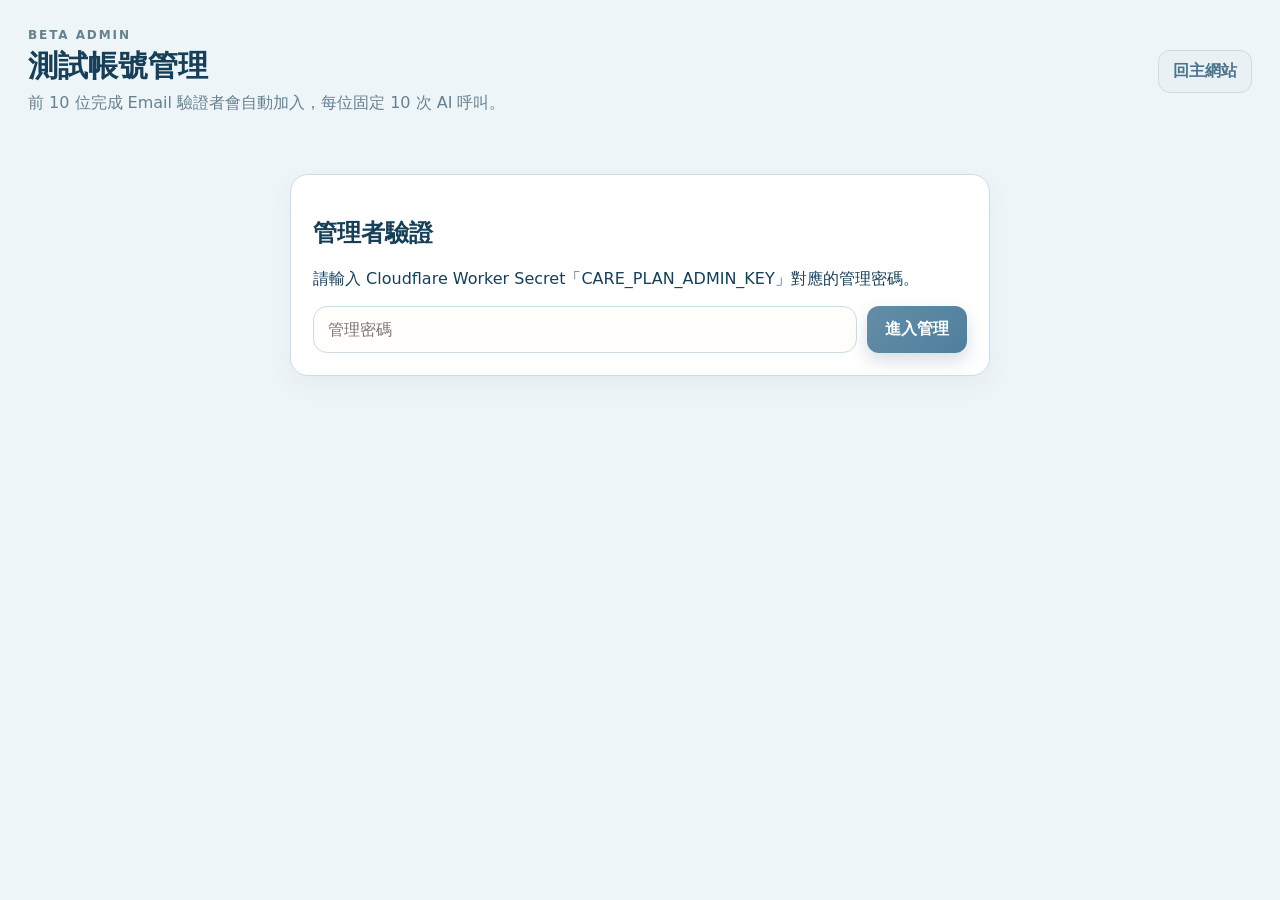
==== admin.html @ 086c619a "Add files via upload" ====
<!doctype html>
<html lang="zh-Hant">
<head>
<meta charset="utf-8"/>
<meta name="viewport" content="width=device-width,initial-scale=1"/>
<meta name="robots" content="noindex,nofollow"/>
<title>個管照顧計畫｜封閉測試管理</title>
<link rel="icon" href="icon.png" type="image/png"/>
<link rel="stylesheet" href="styles.css?v=9.1"/>
<link rel="stylesheet" href="admin.css?v=9.1"/>
</head>
<body class="admin-body">
<div class="admin-shell">
<header class="admin-header"><div><p class="eyebrow">BETA ADMIN</p><h1>測試帳號管理</h1><p>前 10 位完成 Email 驗證者會自動加入，每位固定 10 次 AI 呼叫。</p></div><a class="ghost-button admin-home" href="index.html">回主網站</a></header>
<section class="admin-card admin-login" id="adminLogin"><h2>管理者驗證</h2><p>請輸入 Cloudflare Worker Secret「CARE_PLAN_ADMIN_KEY」對應的管理密碼。</p><div class="admin-login-row"><input class="input-control" id="adminKey" type="password" autocomplete="current-password" placeholder="管理密碼"/><button class="primary-button" id="adminLoginBtn">進入管理</button></div><div class="auth-error hidden" id="adminLoginError"></div></section>
<div class="hidden" id="adminPanel">
<section class="admin-stats" id="adminStats"></section>
<section class="admin-card beta-note"><div class="admin-section-head"><div><p class="step">SELF SERVICE</p><h2>自助測試模式</h2></div><span class="fixed-quota">10 人上限</span></div><p>不需要手動新增測試者。使用者在首頁輸入 Email 並完成驗證後，系統會自動建立帳號；達 10 位後，新 Email 將無法加入。刪除一位帳號後會釋出 1 個名額。</p></section>
<section class="admin-card"><div class="admin-section-head"><div><p class="step">TESTERS</p><h2>測試帳號</h2></div><button class="secondary-button small" id="refreshAdminBtn">重新整理</button></div><div class="admin-table-wrap"><table class="admin-table"><thead><tr><th>測試者</th><th>使用量</th><th>註冊時間</th><th>狀態</th><th>最後使用</th><th>操作</th></tr></thead><tbody id="testerRows"></tbody></table></div></section>
</div>
<div class="toast hidden" id="toast" role="status"></div>
</div>
<script src="config.js?v=9.1"></script>
<script src="admin.js?v=9.1"></script>
</body></html>
---- styles.css ----
:root{--bg:#eaf2f5;--card:#f8fbfc;--input:#fffefa;--text:#29485c;--muted:#738893;--accent:#648da7;--accent-dark:#4d748d;--accent-soft:#dce9ef;--border:#ccdce3;--danger:#b45555;--warn:#b9873d;--shadow:0 12px 30px rgba(56,88,108,.10)}*{box-sizing:border-box}html{scroll-behavior:smooth}body{margin:0;font-family:"Microsoft JhengHei UI","Noto Sans TC",system-ui,sans-serif;background:linear-gradient(180deg,#e7f0f4 0,#f5f9fa 45%,#edf4f6 100%);color:var(--text)}button,input,select,textarea{font:inherit}button{cursor:pointer}.app-shell{max-width:1040px;margin:auto;min-height:100vh}.topbar{padding:30px 22px 18px;display:flex;justify-content:space-between;gap:18px;align-items:flex-start}.topbar h1{margin:4px 0 7px;font-size:clamp(27px,4vw,39px)}.subtitle,.helper{color:var(--muted);margin:0}.eyebrow,.step{margin:0;color:var(--accent);font-weight:900;font-size:12px;letter-spacing:.16em}.top-actions,.output-actions{display:flex;gap:8px;flex-wrap:wrap}main{padding:0 18px 42px}.card,.generate-card{background:rgba(249,252,253,.97);border:1px solid var(--border);box-shadow:var(--shadow);border-radius:22px;margin:14px 0}.card{padding:20px}.mode-banner{display:flex;gap:9px;align-items:center;padding:12px 15px;border-radius:15px;margin:2px 0 14px;border:1px solid #d8c69d;background:#fff8e8;color:#785f29}.mode-banner.live{border-color:#a8d4ba;background:#edf9f1;color:#3f7654}.section-heading{display:flex;justify-content:space-between;gap:12px;align-items:center;margin-bottom:16px}.section-heading h2,.generate-card h2{margin:4px 0 0}.two-col{display:grid;grid-template-columns:1fr 1fr;gap:14px}.field-label{display:block;font-weight:800;margin:0 0 7px}.input-control,.source-textarea,.output-textarea{width:100%;border:1px solid var(--border);border-radius:14px;background:var(--input);color:var(--text);padding:13px 14px;outline:none;transition:.18s}.input-control:focus,.source-textarea:focus,.output-textarea:focus{border-color:var(--accent);box-shadow:0 0 0 4px rgba(100,141,167,.12)}.inline-check{display:flex;gap:9px;align-items:center;flex-wrap:wrap}.inline-check input[type=checkbox]{width:20px;height:20px;accent-color:var(--accent)}.foreign-row{margin-top:16px;padding:14px;background:#f1f6f8;border-radius:14px}.inline-number{width:150px;border:1px solid var(--border);border-radius:11px;padding:8px 10px;background:white}.summary-grid{display:grid;grid-template-columns:1fr 1fr;gap:12px;margin-top:16px}.summary-box{padding:15px;background:var(--accent-soft);border-radius:16px}.summary-box span,.summary-box small{display:block;color:var(--muted)}.summary-box strong{display:block;font-size:27px;margin:4px 0}.count-badge,.required-badge{padding:6px 10px;border-radius:999px;background:var(--accent-soft);color:var(--accent-dark);font-weight:900;font-size:13px}.required-badge{background:#fff0f0;color:var(--danger);vertical-align:middle}.quick-filter{display:flex;gap:8px;flex-wrap:wrap;margin:13px 0}.filter-chip,.ghost-button,.secondary-button,.primary-button,.text-button{border:0;border-radius:12px;padding:10px 14px;font-weight:800}.filter-chip{background:#edf3f5;color:var(--text)}.filter-chip.active{background:var(--accent);color:white}.ghost-button,.secondary-button{background:#e9f1f4;color:var(--accent-dark);border:1px solid var(--border)}.text-button{background:transparent;color:var(--accent-dark)}.primary-button{background:linear-gradient(135deg,var(--accent),#4f7f9d);color:#fff;box-shadow:0 8px 18px rgba(78,116,141,.24);padding:13px 18px}.primary-button:disabled{opacity:.55;cursor:wait}.secondary-button.small{padding:8px 11px;font-size:13px}.service-list{display:grid;grid-template-columns:repeat(2,minmax(0,1fr));gap:10px}.service-card{border:1px solid var(--border);border-radius:16px;background:#fff;overflow:hidden}.service-card.selected{border-color:var(--accent);box-shadow:0 0 0 3px rgba(100,141,167,.10)}.service-main{width:100%;border:0;background:transparent;display:grid;grid-template-columns:auto 1fr auto;gap:10px;align-items:center;text-align:left;padding:14px}.service-code{min-width:64px;font-weight:900;color:var(--accent-dark);padding:7px 8px;text-align:center;background:#eef4f6;border-radius:10px}.service-name{font-weight:900}.service-price{color:var(--muted);font-size:13px;margin-top:3px}.add-mark{font-size:23px;color:var(--accent);font-weight:900}.service-editor{border-top:1px solid #edf2f4;padding:12px 14px;background:#fbfdfe}.weekly-row{display:grid;grid-template-columns:1fr auto;gap:12px;align-items:end}.weekly-input{width:95px}.weekdays{display:flex;gap:6px;flex-wrap:wrap;margin-top:10px}.day-btn{width:38px;height:34px;border-radius:10px;border:1px solid var(--border);background:#fff;color:var(--text)}.day-btn.active{background:var(--accent);color:#fff;border-color:var(--accent)}.month-estimate{color:var(--muted);font-size:13px}.approved-list.empty-state{color:var(--muted);padding:16px;background:#f3f7f8;border-radius:14px;text-align:center}.approved-item{display:grid;grid-template-columns:1fr auto;gap:12px;align-items:center;padding:12px 0;border-bottom:1px solid #e6eef1}.approved-code{font-weight:900;color:var(--accent-dark)}.approved-meta{color:var(--muted);font-size:13px;margin-top:4px}.qty-input{width:96px}.result-panel{margin-top:16px;padding:18px;border-radius:18px;background:linear-gradient(135deg,#5e88a3,#416d88);color:white}.result-row{display:flex;justify-content:space-between;gap:16px;margin:7px 0}.result-row.large{font-size:19px}.result-divider{height:1px;background:rgba(255,255,255,.25);margin:11px 0}.progress-track{height:9px;background:rgba(255,255,255,.22);border-radius:999px;overflow:hidden;margin-top:12px}.progress-bar{height:100%;background:#d9f1e5;border-radius:999px}.progress-bar.warning{background:#ffe1a8}.progress-bar.over{background:#ffb5b5}.budget-hint{margin:10px 0 0;font-size:13px}.option-card{padding:14px;border:1px solid var(--border);border-radius:15px;margin:10px 0;background:#fbfdfe}.option-fields{margin-top:12px}.dynamic-list{display:grid;gap:8px;margin:10px 0}.aid-row{display:grid;grid-template-columns:1fr 160px auto;gap:8px}.remove-mini{border:0;background:#fff0f0;color:var(--danger);border-radius:10px;padding:0 12px}.respite-list{display:grid;gap:8px;margin-top:12px}.respite-row{display:grid;grid-template-columns:28px 1fr 140px;gap:8px;align-items:center;padding:9px 10px;border:1px solid #e3ecef;border-radius:12px;background:#fff}.respite-row input[type=checkbox]{width:19px;height:19px;accent-color:var(--accent)}.format-preview{color:var(--muted);font-size:13px;margin:10px 0 0}.format-preview code{background:#edf3f5;padding:3px 6px;border-radius:7px;color:var(--accent-dark)}.unit-option{display:flex;gap:10px;align-items:flex-start;padding:13px;border:1px solid var(--border);border-radius:14px;background:#fff;margin-top:9px}.unit-option input{margin-top:4px;accent-color:var(--accent)}.unit-option span{display:block;color:var(--muted);font-size:13px;margin-top:3px}.nested-input{margin:8px 0 2px 30px;width:calc(100% - 30px)}.source-textarea{min-height:300px;resize:vertical;line-height:1.7}.generate-card{padding:20px;display:flex;justify-content:space-between;align-items:center;gap:18px;background:linear-gradient(135deg,#eef6f8,#dfeef3)}.generate-card p{margin:6px 0 0;color:var(--muted)}.output-card{border:2px solid rgba(100,141,167,.34)}.output-status{font-size:13px;color:var(--muted);margin:-5px 0 9px}.output-textarea{min-height:620px;resize:vertical;line-height:1.78}.hidden{display:none}.footer-note{text-align:center;color:var(--muted);font-size:12px;padding:14px 6px 28px}@media(max-width:720px){.topbar{padding:22px 14px 12px;flex-direction:column}.top-actions{width:100%}.top-actions button{flex:1}main{padding:0 10px 28px}.card{padding:16px;border-radius:18px}.two-col,.summary-grid,.service-list{grid-template-columns:1fr}.aid-row{grid-template-columns:1fr}.remove-mini{height:38px}.respite-row{grid-template-columns:26px 1fr}.respite-row .respite-count{grid-column:2}.generate-card{align-items:stretch;flex-direction:column}.generate-card .primary-button{width:100%}.foreign-row{align-items:flex-start}.inline-number{width:100%}}

/* v4：正式測試版 UX */
.three-col{display:grid;grid-template-columns:1fr 1fr 1fr;gap:14px}
.error-panel{display:flex;justify-content:space-between;gap:16px;align-items:center;margin:14px 0;padding:16px 18px;border-radius:16px;border:1px solid #e4b8b8;background:#fff2f2;color:#7f3f3f;box-shadow:var(--shadow)}
.error-panel p{margin:5px 0 0;line-height:1.55}.error-panel code{display:block;margin-top:7px;white-space:pre-wrap;word-break:break-word;color:#8f5b5b;font-size:12px}
.loading-overlay{position:fixed;inset:0;z-index:2000;background:rgba(30,48,60,.48);display:flex;align-items:center;justify-content:center;padding:22px;backdrop-filter:blur(4px)}
.loading-overlay.hidden{display:none}.loading-card{width:min(430px,100%);background:#f9fcfd;border:1px solid var(--border);border-radius:22px;padding:28px 24px;text-align:center;box-shadow:0 24px 60px rgba(27,45,57,.25)}
.loading-card h3{margin:14px 0 7px}.loading-card p{margin:0 0 18px;color:var(--muted);line-height:1.6}.spinner{width:58px;height:58px;margin:0 auto;border-radius:50%;border:6px solid #dbe9ef;border-top-color:var(--accent);animation:spin .85s linear infinite}@keyframes spin{to{transform:rotate(360deg)}}
.toast{position:fixed;left:50%;bottom:30px;transform:translateX(-50%);z-index:2200;background:#29485c;color:white;padding:11px 16px;border-radius:12px;box-shadow:0 12px 28px rgba(0,0,0,.2);font-weight:800;max-width:min(90vw,520px);text-align:center}.toast.hidden{display:none}
.floating-summary{position:fixed;top:100px;right:18px;width:250px;z-index:30;background:rgba(249,252,253,.98);border:1px solid var(--border);border-radius:18px;padding:14px;box-shadow:var(--shadow);backdrop-filter:blur(10px)}
.floating-summary-head,.floating-total{display:flex;justify-content:space-between;gap:10px;align-items:center}.floating-summary-head{padding-bottom:10px;border-bottom:1px solid #e5edf0}.floating-summary-head span{font-size:13px;color:var(--muted);font-weight:800}.floating-items{max-height:210px;overflow:auto;padding:9px 0;color:var(--muted);font-size:13px;line-height:1.55}.floating-item{padding:5px 0;border-bottom:1px dashed #e4ecef}.floating-item:last-child{border-bottom:0}.floating-item strong{display:block;color:var(--text);font-size:13px}.floating-total{padding:10px 0}.floating-total span{color:var(--muted);font-size:13px}.floating-summary button{width:100%}
.mobile-summary{display:none;position:fixed;left:10px;right:10px;bottom:10px;z-index:40;background:rgba(41,72,92,.96);color:#fff;border-radius:15px;padding:10px 12px;box-shadow:0 12px 30px rgba(30,48,60,.28);align-items:center;justify-content:space-between;gap:12px}.mobile-summary div{display:flex;gap:9px;align-items:baseline}.mobile-summary span{font-size:13px;opacity:.85}.mobile-summary button{border:0;border-radius:10px;padding:8px 12px;background:white;color:var(--accent-dark);font-weight:900}
@media(max-width:1320px){.floating-summary{display:none}}
@media(max-width:720px){.three-col{grid-template-columns:1fr}.mobile-summary{display:flex}.footer-note{padding-bottom:82px}.error-panel{align-items:stretch;flex-direction:column}.error-panel button{width:100%}.toast{bottom:78px}}

/* ==========================================================
   v5：桌面網頁版（Desktop-first）
   ========================================================== */
@media (min-width: 721px) {
  body{background:linear-gradient(135deg,#e7f0f4 0%,#f8fbfc 45%,#edf4f6 100%)}
  .app-shell{max-width:1720px;width:100%;margin:0 auto;padding:0 18px}
  .topbar{padding:26px 12px 18px;align-items:center}
  .topbar h1{font-size:34px}
  main{padding:0 10px 46px}
  .mode-banner{margin:0 0 18px}
  .desktop-version-badge{display:inline-flex;margin:0 0 0 10px;padding:5px 10px;border-radius:999px;background:#dce9ef;color:#4d748d;font-size:12px;font-weight:900;vertical-align:middle}
  .desktop-layout{display:grid;grid-template-columns:minmax(0,1fr) 300px;gap:22px;align-items:start}
  .workflow-column{min-width:0;display:grid;gap:18px}
  .workflow-column>.card,.workflow-column>.generate-card,.workflow-column>.error-panel{margin:0}
  .desktop-grid{display:grid;gap:18px;align-items:start;min-width:0}
  .desktop-grid>.card{margin:0;min-width:0}
  .desktop-grid-services{grid-template-columns:minmax(0,1.55fr) minmax(360px,.85fr)}
  .desktop-grid-settings{grid-template-columns:minmax(0,1.25fr) minmax(390px,.75fr)}
  .desktop-stack{display:grid;gap:18px;min-width:0}
  .desktop-stack>.card{margin:0}
  .card{padding:22px;border-radius:18px}
  .service-list{grid-template-columns:repeat(2,minmax(0,1fr));gap:12px}
  #step2 .service-list{max-height:720px;overflow:auto;padding-right:5px}
  #step3{position:sticky;top:16px}
  #step3 .approved-list{max-height:400px;overflow:auto;padding-right:4px}
  .source-textarea{min-height:360px}
  .output-textarea{min-height:720px;font-family:"Microsoft JhengHei UI","Noto Sans TC",system-ui,sans-serif;font-size:15px}
  .generate-card{border-radius:18px;padding:22px 24px}
  .generate-card .primary-button{min-width:220px;font-size:16px}
  .desktop-sidebar{position:sticky;top:16px;display:grid;gap:14px;max-height:calc(100vh - 32px);overflow:auto;padding-bottom:4px}
  .sidebar-card{position:static!important;display:block!important;width:auto!important;margin:0;background:rgba(249,252,253,.98);border:1px solid var(--border);border-radius:18px;padding:15px;box-shadow:var(--shadow);backdrop-filter:blur(10px)}
  .desktop-step-nav h3{margin:0 0 4px;font-size:17px}
  .sidebar-note{margin:0 0 12px;color:var(--muted);font-size:12px;line-height:1.5}
  .sidebar-step{display:flex;align-items:center;gap:10px;padding:9px 8px;border-radius:11px;color:var(--text);text-decoration:none;font-size:13px;font-weight:800;transition:.15s}
  .sidebar-step:hover{background:#edf4f6;color:var(--accent-dark);transform:translateX(2px)}
  .sidebar-step-no{display:inline-grid;place-items:center;width:25px;height:25px;border-radius:8px;background:var(--accent-soft);color:var(--accent-dark);font-size:12px;font-weight:900;flex:0 0 auto}
  .floating-summary{top:auto;right:auto;z-index:auto}
  .floating-items{max-height:260px}
  .mobile-summary{display:none!important}
  .footer-note{margin:0}
}

@media (min-width: 1480px) {
  .desktop-layout{grid-template-columns:minmax(0,1fr) 320px;gap:26px}
  .desktop-grid-services{grid-template-columns:minmax(0,1.65fr) minmax(390px,.8fr)}
  .service-list{grid-template-columns:repeat(3,minmax(0,1fr))}
  .card{padding:24px}
}

@media (min-width: 721px) and (max-width: 1180px) {
  .app-shell{max-width:1180px;padding:0 12px}
  .desktop-layout{grid-template-columns:1fr}
  .desktop-sidebar{display:none}
  .desktop-grid-services,.desktop-grid-settings{grid-template-columns:1fr}
  #step3{position:static}
  #step2 .service-list{max-height:none;overflow:visible}
}

/* v5.1：錯誤面板隱藏修正 */
.error-panel.hidden{display:none}

/* ==========================================================
   v6：彈性模板
   ========================================================== */
.compact-textarea{min-height:96px;resize:vertical;line-height:1.6}
.mode-helper{margin-top:8px!important;line-height:1.55}
.spaced-field{display:block;margin-top:16px}
#writingModeSelect{font-weight:800;background:#fbfdfe}
#interventionCustom{margin-top:9px}
#interventionCustom.hidden{display:none}


/* ==========================================================
   v7：產出後自動品質檢核
   ========================================================== */
.quality-panel{margin:14px 0 16px;padding:17px;border:1px solid var(--border);border-radius:17px;background:#f7fafb}
.quality-head{display:flex;justify-content:space-between;gap:16px;align-items:flex-start}
.quality-head h3{margin:3px 0 6px;font-size:19px}.quality-head .helper{max-width:760px;line-height:1.55}
.quality-head-actions{display:flex;gap:8px;align-items:center;flex-wrap:wrap;justify-content:flex-end}
.quality-overall{display:inline-flex;align-items:center;justify-content:center;min-height:34px;padding:6px 11px;border-radius:999px;font-size:13px;font-weight:900;white-space:nowrap;border:1px solid transparent}
.quality-overall.pass{background:#e9f7ee;color:#39704d;border-color:#b9ddc5}
.quality-overall.warn{background:#fff6df;color:#8a6728;border-color:#ead39b}
.quality-overall.error{background:#fff0f0;color:#a34a4a;border-color:#e5bcbc}
.quality-overall.pending{background:#edf2f4;color:#657984;border-color:#d4e0e5}
.quality-overall.stale{background:#eef1ff;color:#59649b;border-color:#cfd4f0}
.quality-summary{display:grid;grid-template-columns:repeat(3,minmax(0,1fr));gap:10px;margin:14px 0 10px}
.quality-summary-box{border:1px solid #dce7eb;border-radius:13px;padding:10px 12px;background:#fff;display:flex;justify-content:space-between;align-items:center;gap:10px}
.quality-summary-box span{font-size:13px;color:var(--muted);font-weight:800}.quality-summary-box strong{font-size:20px}
.quality-list{display:grid;gap:8px}
.quality-item{display:grid;grid-template-columns:30px minmax(0,1fr);gap:10px;align-items:start;padding:11px 12px;border-radius:13px;border:1px solid #dde7eb;background:#fff}
.quality-icon{width:28px;height:28px;border-radius:9px;display:grid;place-items:center;font-weight:900;font-size:14px}
.quality-item.pass .quality-icon{background:#e9f7ee;color:#39704d}.quality-item.warn .quality-icon{background:#fff6df;color:#8a6728}.quality-item.error .quality-icon{background:#fff0f0;color:#a34a4a}
.quality-item-title{font-weight:900;margin-bottom:3px}.quality-item-detail{color:var(--muted);font-size:13px;line-height:1.55;white-space:pre-wrap;overflow-wrap:anywhere}
.quality-item.error{border-color:#e7c3c3;background:#fffafa}.quality-item.warn{border-color:#ead8aa;background:#fffdf7}
.output-edit-label{display:block;margin:4px 0 8px;color:var(--muted);font-size:13px;font-weight:700}
@media(max-width:720px){.quality-head{flex-direction:column}.quality-head-actions{width:100%;justify-content:space-between}.quality-summary{grid-template-columns:1fr}.quality-panel{padding:14px}}

/* v8 實務穩定版 */
.output-status-row{display:flex;align-items:center;justify-content:space-between;gap:12px;margin:-5px 0 9px;flex-wrap:wrap}.output-status-row .output-status{margin:0}.draft-state{display:inline-flex;align-items:center;min-height:30px;padding:5px 10px;border-radius:999px;border:1px solid var(--border);font-size:12px;font-weight:900;white-space:nowrap}.draft-state.ai{background:#e9f7ee;color:#39704d;border-color:#b9ddc5}.draft-state.edited{background:#eef1ff;color:#59649b;border-color:#cfd4f0}.partial-rewrite-panel{margin:12px 0 14px;padding:15px 16px;border:1px dashed #b9cfd9;border-radius:16px;background:#f4f9fb}.partial-rewrite-head h3{margin:3px 0 5px;font-size:18px}.partial-rewrite-actions{display:flex;gap:8px;flex-wrap:wrap;margin-top:12px}.partial-rewrite-btn.is-loading{opacity:.58;cursor:wait}.input-auto-hint{display:inline-flex;margin-left:8px;padding:3px 7px;border-radius:999px;background:#e9f7ee;color:#39704d;font-size:11px;font-weight:900}@media(max-width:720px){.partial-rewrite-actions{display:grid;grid-template-columns:1fr 1fr}.partial-rewrite-actions button{width:100%}.output-status-row{align-items:flex-start}}


/* v9 封閉測試 */
.auth-shell{min-height:100vh;display:grid;place-items:center;padding:32px;background:linear-gradient(135deg,#edf6fa 0%,#f7fbfd 45%,#eef4f7 100%)}
.auth-card{width:min(520px,100%);background:#fff;border:1px solid #cadde7;border-radius:24px;padding:34px;box-shadow:0 24px 60px rgba(37,77,101,.12)}
.auth-mark{display:inline-flex;padding:6px 10px;border-radius:999px;background:#e7f1f6;color:#356783;font-size:12px;font-weight:800;letter-spacing:.14em;margin-bottom:14px}
.auth-card h1{font-size:28px;margin:0 0 8px;color:#173f57}.auth-subtitle{margin:0 0 20px;color:#617a89;line-height:1.7}
.auth-info{display:flex;gap:12px;align-items:flex-start;background:#f3f8fb;border:1px solid #d8e7ef;border-radius:14px;padding:13px 14px;margin-bottom:20px;color:#496b7f;font-size:14px}.auth-info strong{white-space:nowrap;color:#245a78}.auth-field{display:block;margin-top:14px}.auth-primary{width:100%;margin-top:18px}.auth-sent{background:#edf8f1;border:1px solid #cce9d6;color:#287049;padding:12px 14px;border-radius:12px;margin-bottom:14px}.otp-input{font-size:22px;letter-spacing:.22em;text-align:center;font-weight:700}.auth-back{display:block;margin:14px auto 0}.auth-error{margin-top:16px;background:#fff1f0;border:1px solid #efb9b5;color:#a13c35;padding:12px 14px;border-radius:12px;white-space:pre-wrap}.auth-footnote{margin:18px 0 0;color:#82939d;font-size:12px;line-height:1.6}
.tester-status{display:flex;flex-direction:column;align-items:flex-end;gap:2px;padding:7px 12px;border:1px solid #cadee8;border-radius:12px;background:#f8fbfc;min-width:168px}.tester-status span{font-size:12px;color:#67808f;max-width:220px;overflow:hidden;text-overflow:ellipsis}.tester-status strong{font-size:14px;color:#2a607d}
.quota-low{color:#aa5a20!important}.quota-empty{color:#b23b36!important}
@media(max-width:720px){.auth-shell{padding:18px}.auth-card{padding:24px 20px;border-radius:18px}.tester-status{display:none}}
---- admin.css ----
.admin-body{margin:0;background:#eef5f8;color:#173f57;font-family:system-ui,-apple-system,"Segoe UI","Noto Sans TC",sans-serif}.admin-shell{max-width:1500px;margin:0 auto;padding:28px}.admin-header{display:flex;justify-content:space-between;gap:20px;align-items:center;margin-bottom:20px}.admin-header h1{margin:4px 0 6px;font-size:30px}.admin-header p{margin:0;color:#66808f}.admin-home{text-decoration:none}.admin-card{background:#fff;border:1px solid #cadde7;border-radius:18px;padding:22px;margin-bottom:18px;box-shadow:0 10px 24px rgba(34,79,105,.05)}.admin-login{max-width:700px;margin:60px auto}.admin-login-row{display:grid;grid-template-columns:1fr auto;gap:10px}.admin-section-head{display:flex;justify-content:space-between;align-items:center;gap:16px;margin-bottom:18px}.admin-section-head h2{margin:2px 0 0}.fixed-quota{padding:7px 11px;border-radius:999px;background:#eef6fa;color:#356983;font-size:13px;font-weight:700}.admin-form-grid{display:grid;grid-template-columns:1fr 1.5fr 1fr;gap:14px;margin-bottom:16px}.invite-result{margin-top:18px;border:1px solid #bcdccb;background:#f1faf5;padding:16px;border-radius:14px}.invite-result>div{display:flex;align-items:center;gap:14px}.invite-result strong{font-size:24px;letter-spacing:.08em;color:#1d6242}.invite-result p{margin:10px 0 0;color:#688477;font-size:13px}.admin-stats{display:grid;grid-template-columns:repeat(4,1fr);gap:12px;margin-bottom:18px}.stat-card{background:#fff;border:1px solid #cadde7;border-radius:16px;padding:18px}.stat-card span{display:block;color:#718793;font-size:13px}.stat-card strong{display:block;font-size:28px;margin-top:6px;color:#214f68}.admin-table-wrap{overflow:auto}.admin-table{width:100%;border-collapse:collapse;min-width:920px}.admin-table th,.admin-table td{padding:13px 10px;border-bottom:1px solid #e1ebf0;text-align:left;vertical-align:middle}.admin-table th{font-size:12px;color:#6c8593;text-transform:uppercase;letter-spacing:.04em}.tester-name{font-weight:700}.tester-mail{display:block;color:#718792;font-size:12px;margin-top:3px}.usage-meter{min-width:120px}.usage-meter strong{display:block;margin-bottom:6px}.usage-bar{height:7px;background:#e7eff3;border-radius:99px;overflow:hidden}.usage-fill{height:100%;background:#6e9bb6}.status-pill{display:inline-flex;padding:5px 9px;border-radius:999px;font-size:12px;font-weight:700}.status-pill.active{background:#eaf7ef;color:#2a734b}.status-pill.off{background:#fbeceb;color:#a2423d}.row-actions{display:flex;flex-wrap:wrap;gap:6px}.mini-btn{border:1px solid #c8dce7;background:#f7fbfd;color:#35647d;border-radius:9px;padding:7px 9px;cursor:pointer}.mini-btn.danger{border-color:#edc6c3;color:#a3443e;background:#fff7f6}@media(max-width:800px){.admin-shell{padding:16px}.admin-header{align-items:flex-start}.admin-form-grid{grid-template-columns:1fr}.admin-stats{grid-template-columns:1fr 1fr}.admin-login-row{grid-template-columns:1fr}.admin-home{display:none}}
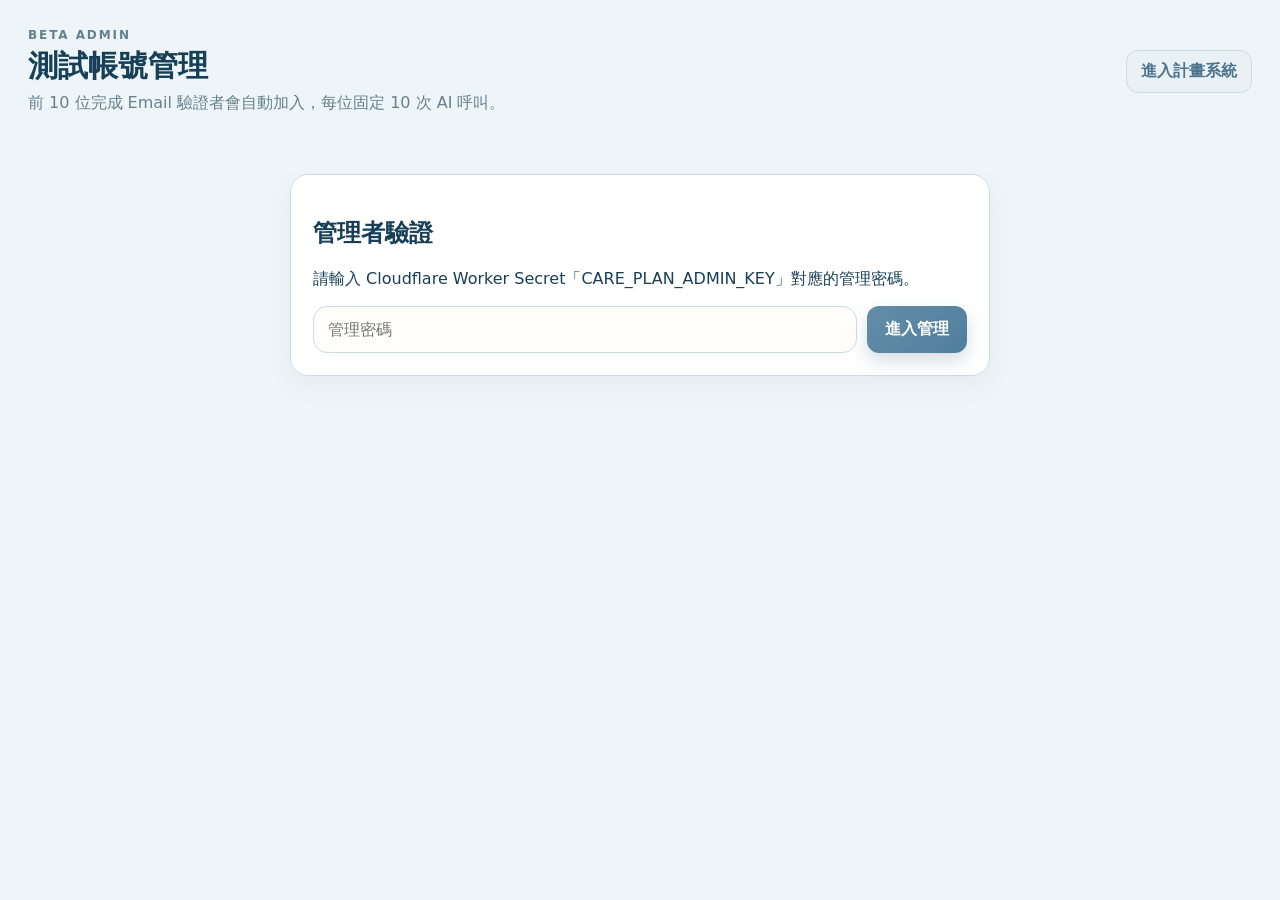
==== commit d94e9977: "Add files via upload" ====
--- a/admin.html
+++ b/admin.html
@@ -6,12 +6,12 @@
 <meta name="robots" content="noindex,nofollow"/>
 <title>個管照顧計畫｜封閉測試管理</title>
 <link rel="icon" href="icon.png" type="image/png"/>
-<link rel="stylesheet" href="styles.css?v=9.1"/>
-<link rel="stylesheet" href="admin.css?v=9.1"/>
+<link rel="stylesheet" href="styles.css?v=9.2"/>
+<link rel="stylesheet" href="admin.css?v=9.2"/>
 </head>
 <body class="admin-body">
 <div class="admin-shell">
-<header class="admin-header"><div><p class="eyebrow">BETA ADMIN</p><h1>測試帳號管理</h1><p>前 10 位完成 Email 驗證者會自動加入，每位固定 10 次 AI 呼叫。</p></div><a class="ghost-button admin-home" href="index.html">回主網站</a></header>
+<header class="admin-header"><div><p class="eyebrow">BETA ADMIN</p><h1>測試帳號管理</h1><p>前 10 位完成 Email 驗證者會自動加入，每位固定 10 次 AI 呼叫。</p></div><a class="ghost-button admin-home" href="index.html">進入計畫系統</a></header>
 <section class="admin-card admin-login" id="adminLogin"><h2>管理者驗證</h2><p>請輸入 Cloudflare Worker Secret「CARE_PLAN_ADMIN_KEY」對應的管理密碼。</p><div class="admin-login-row"><input class="input-control" id="adminKey" type="password" autocomplete="current-password" placeholder="管理密碼"/><button class="primary-button" id="adminLoginBtn">進入管理</button></div><div class="auth-error hidden" id="adminLoginError"></div></section>
 <div class="hidden" id="adminPanel">
 <section class="admin-stats" id="adminStats"></section>
@@ -20,6 +20,6 @@
 </div>
 <div class="toast hidden" id="toast" role="status"></div>
 </div>
-<script src="config.js?v=9.1"></script>
-<script src="admin.js?v=9.1"></script>
+<script src="config.js?v=9.2"></script>
+<script src="admin.js?v=9.2"></script>
 </body></html>
